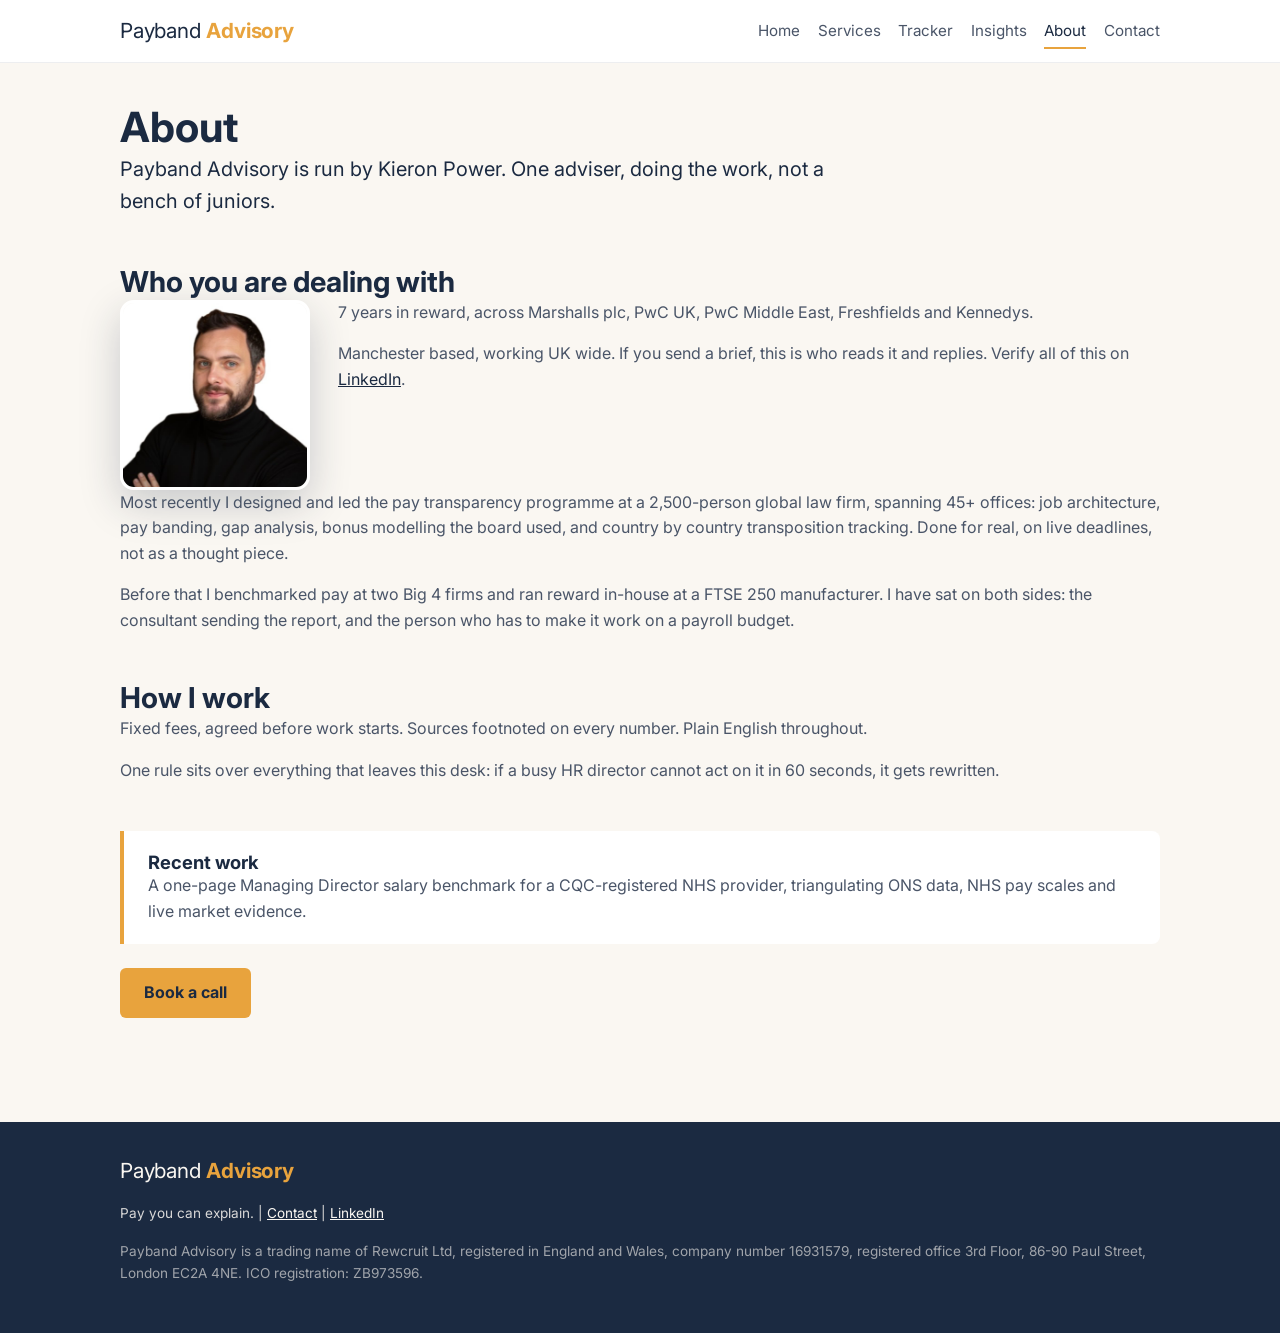
==== about.html @ 31935ba9 "Payband Advisory site: full build with Apps Script forms" ====
<!DOCTYPE html>
<html lang="en-GB">
<head>
  <meta charset="UTF-8">
  <meta name="viewport" content="width=device-width, initial-scale=1.0">
  <title>About | Payband Advisory</title>
  <meta name="description" content="Payband Advisory is run by Kieron Power, a reward professional with seven years across Marshalls plc, PwC UK, PwC Middle East, Freshfields and Kennedys.">
  <link rel="icon" href="../brand/favicon.svg" type="image/svg+xml">
  <meta property="og:type" content="website">
  <meta property="og:title" content="Payband Advisory | Pay you can explain">
  <meta property="og:description" content="Fixed-fee salary benchmarking, pay bands and pay transparency readiness for UK employers. Board-ready benchmarks from £750.">
  <meta property="og:image" content="https://payband.uk/img/og-image.png">
  <meta name="twitter:card" content="summary_large_image">
  <link rel="preconnect" href="https://fonts.googleapis.com">
  <link rel="preconnect" href="https://fonts.gstatic.com" crossorigin>
  <link href="https://fonts.googleapis.com/css2?family=Inter:wght@400;700&display=swap" rel="stylesheet">
  <link rel="stylesheet" href="css/styles.css">
</head>
<body>

<header class="site-header">
  <div class="container">
    <a class="wordmark" href="index.html"><span class="wm-first">Payband</span> <span class="wm-second">Advisory</span></a>
    <nav class="site-nav" aria-label="Main navigation">
      <a href="index.html">Home</a>
      <a href="services.html">Services</a>
      <a href="tracker.html">Tracker</a>
      <a href="insights.html">Insights</a>
      <a href="about.html" aria-current="page">About</a>
      <a href="contact.html">Contact</a>
    </nav>
  </div>
</header>

<main>
  <div class="container">

    <section class="section">
      <h1>About</h1>
      <p class="lede">Payband Advisory is run by Kieron Power. One adviser, doing the work, not a bench of juniors.</p>
    </section>

    <section class="section">
      <h2>Who you are dealing with</h2>
      <div class="about-lead"><img class="portrait" src="img/kieron.jpg" alt="Kieron Power, founder of Payband Advisory"><div><p>7 years in reward, across Marshalls plc, PwC UK, PwC Middle East, Freshfields and Kennedys.</p><p style="margin-top:10px;">Manchester based, working UK wide. If you send a brief, this is who reads it and replies. Verify all of this on <a href="https://www.linkedin.com/in/kpowz">LinkedIn</a>.</p></div></div>
      <p>Most recently I designed and led the pay transparency programme at a 2,500-person global law firm, spanning 45+ offices: job architecture, pay banding, gap analysis, bonus modelling the board used, and country by country transposition tracking. Done for real, on live deadlines, not as a thought piece.</p>
      <p>Before that I benchmarked pay at two Big 4 firms and ran reward in-house at a FTSE 250 manufacturer. I have sat on both sides: the consultant sending the report, and the person who has to make it work on a payroll budget.</p>
    </section>

    <section class="section">
      <h2>How I work</h2>
      <p>Fixed fees, agreed before work starts. Sources footnoted on every number. Plain English throughout.</p>
      <p>One rule sits over everything that leaves this desk: if a busy HR director cannot act on it in 60 seconds, it gets rewritten.</p>
    </section>

    <section class="section">
      <div class="callout">
        <h3>Recent work</h3>
        <p>A one-page Managing Director salary benchmark for a CQC-registered NHS provider, triangulating ONS data, NHS pay scales and live market evidence.</p>
      </div>
      <p><a class="btn" href="contact.html">Book a call</a></p>
    </section>

  </div>
</main>

<footer class="site-footer">
  <div class="container">
    <p><a class="wordmark" href="index.html"><span class="wm-first" style="color:#FAF7F2;">Payband</span> <span class="wm-second">Advisory</span></a></p>
    <p>Pay you can explain. | <a href="contact.html">Contact</a> | <a href="https://www.linkedin.com/in/kpowz">LinkedIn</a></p>
    <p class="legal">Payband Advisory is a trading name of Rewcruit Ltd, registered in England and Wales, company number 16931579, registered office 3rd Floor, 86-90 Paul Street, London EC2A 4NE. ICO registration: ZB973596.</p>
  </div>
</footer>

<script src="js/main.js" defer></script>
</body>
</html>
---- css/styles.css ----
/* Payband Advisory brand stylesheet. Single source of truth for the site. */

:root {
  --navy: #1B2A41;
  --amber: #E8A33D;
  --offwhite: #FAF7F2;
  --grey: #4A5568;
  --white: #FFFFFF;
  --max-width: 1080px;
}

* { box-sizing: border-box; margin: 0; padding: 0; }

html { font-size: 16px; scroll-behavior: smooth; }

body {
  font-family: 'Inter', -apple-system, BlinkMacSystemFont, 'Segoe UI', sans-serif;
  background: var(--offwhite);
  color: var(--grey);
  line-height: 1.6;
}

h1, h2, h3, h4 {
  color: var(--navy);
  line-height: 1.2;
  font-weight: 700;
}

h1 { font-size: 2rem; }
h2 { font-size: 1.5rem; }
h3 { font-size: 1.15rem; }

p { margin-bottom: 1rem; }

a { color: var(--navy); }

img { max-width: 100%; }

.container {
  max-width: var(--max-width);
  margin: 0 auto;
  padding: 0 1.25rem;
}

/* Header and wordmark */

.site-header {
  background: var(--white);
  border-bottom: 1px solid rgba(27, 42, 65, 0.08);
  position: sticky;
  top: 0;
  z-index: 10;
}

.site-header .container {
  display: flex;
  flex-wrap: wrap;
  align-items: center;
  justify-content: space-between;
  padding-top: 0.9rem;
  padding-bottom: 0.9rem;
}

.wordmark {
  text-decoration: none;
  font-size: 1.3rem;
  letter-spacing: -0.01em;
  white-space: nowrap;
}

.wordmark .wm-first { font-weight: 400; color: var(--navy); }
.wordmark .wm-second { font-weight: 700; color: var(--amber); }

.site-nav {
  display: flex;
  flex-wrap: wrap;
  gap: 0.25rem 1.1rem;
  margin-top: 0.4rem;
}

.site-nav a {
  text-decoration: none;
  color: var(--grey);
  font-size: 0.95rem;
  padding: 0.25rem 0;
  position: relative;
  transition: color 0.2s ease;
}

.site-nav a::after {
  content: '';
  position: absolute;
  left: 0;
  right: 0;
  bottom: -2px;
  height: 2px;
  background: var(--amber);
  transform: scaleX(0);
  transform-origin: left;
  transition: transform 0.25s ease;
}

.site-nav a:hover, .site-nav a[aria-current="page"] {
  color: var(--navy);
}

.site-nav a:hover::after, .site-nav a[aria-current="page"]::after {
  transform: scaleX(1);
}

/* Sections */

main { padding: 2.5rem 0 3.5rem; }

.section { margin-bottom: 3rem; }

.lede {
  font-size: 1.25rem;
  color: var(--navy);
  max-width: 44rem;
}

.tagline {
  color: var(--amber);
  font-weight: 700;
  font-size: 1.1rem;
  margin-bottom: 0.75rem;
}

/* Cards */

.card-grid {
  display: grid;
  grid-template-columns: 1fr;
  gap: 1.25rem;
  margin-top: 1.5rem;
}

.card {
  background: var(--white);
  border: 1px solid rgba(27, 42, 65, 0.08);
  border-radius: 8px;
  padding: 1.5rem;
  display: flex;
  flex-direction: column;
  transition: transform 0.25s ease, box-shadow 0.25s ease, border-color 0.25s ease;
}

.card:hover {
  box-shadow: 0 14px 32px rgba(27, 42, 65, 0.12);
  border-color: rgba(232, 163, 61, 0.55);
}

@media (hover: none), (prefers-reduced-motion: reduce) {
  .card:hover { box-shadow: none; border-color: rgba(27, 42, 65, 0.08); }
}

.card .price {
  color: var(--amber);
  font-weight: 700;
  font-size: 1.5rem;
  margin: 0.5rem 0;
}

.card .price small {
  font-size: 0.85rem;
  font-weight: 400;
  color: var(--grey);
}

.card ul { margin: 0 0 1rem 1.1rem; }
.card li { margin-bottom: 0.4rem; }

/* Buttons and CTAs */

.btn {
  display: inline-block;
  background: var(--amber);
  color: var(--navy);
  font-weight: 700;
  text-decoration: none;
  padding: 0.75rem 1.5rem;
  border-radius: 6px;
  border: none;
  font-size: 1rem;
  cursor: pointer;
  margin-top: auto;
}

.btn {
  transition: transform 0.15s ease, box-shadow 0.2s ease, filter 0.2s ease;
}

.btn:hover {
  filter: brightness(1.05);
  transform: translateY(-2px);
  box-shadow: 0 6px 16px rgba(232, 163, 61, 0.35);
}

:focus-visible {
  outline: 3px solid var(--amber);
  outline-offset: 2px;
  border-radius: 2px;
}

.btn-secondary {
  background: transparent;
  border: 2px solid var(--navy);
  color: var(--navy);
}

/* Proof point and callout boxes */

.callout {
  background: var(--white);
  border-left: 4px solid var(--amber);
  border-radius: 0 8px 8px 0;
  padding: 1.25rem 1.5rem;
  margin: 1.5rem 0;
}

.callout p:last-child { margin-bottom: 0; }

.key-number {
  color: var(--amber);
  font-weight: 700;
}

/* Email capture */

.email-capture {
  background: var(--navy);
  border-radius: 8px;
  padding: 2rem 1.5rem;
  color: var(--offwhite);
}

.email-capture h2 { color: var(--white); }

.email-capture form {
  display: flex;
  flex-direction: column;
  gap: 0.75rem;
  margin-top: 1rem;
}

.email-capture input[type="email"] {
  padding: 0.75rem 1rem;
  border-radius: 6px;
  border: none;
  font-family: inherit;
  font-size: 1rem;
}

/* Tables */

table {
  width: 100%;
  border-collapse: collapse;
  background: var(--white);
  margin: 1rem 0;
  font-size: 0.95rem;
}

th, td {
  text-align: left;
  padding: 0.6rem 0.75rem;
  border-bottom: 1px solid rgba(27, 42, 65, 0.1);
}

th { color: var(--navy); background: rgba(27, 42, 65, 0.04); }

/* Article cards */

.article-card h3 a { text-decoration: none; }
.article-card h3 a:hover { color: var(--amber); }
.article-meta { font-size: 0.85rem; color: var(--grey); opacity: 0.8; }

/* Footer */

.site-footer {
  background: var(--navy);
  color: rgba(250, 247, 242, 0.85);
  padding: 2rem 0;
  font-size: 0.85rem;
}

.site-footer a { color: var(--offwhite); }

.site-footer .legal { margin-top: 0.75rem; opacity: 0.7; }

/* Dark hero (home page) */

.header-overlay {
  position: absolute;
  top: 0;
  left: 0;
  right: 0;
  background: transparent;
  border-bottom: none;
}

.header-overlay .wordmark .wm-first { color: var(--offwhite); }
.header-overlay .site-nav a { color: rgba(250, 247, 242, 0.8); }
.header-overlay .site-nav a:hover,
.header-overlay .site-nav a[aria-current="page"] { color: #fff; }

/* Once scrolled past the hero, the overlay header gains a frosted navy backdrop. */
.header-overlay.scrolled {
  position: fixed;
  background: rgba(27, 42, 65, 0.85);
  backdrop-filter: blur(10px);
  -webkit-backdrop-filter: blur(10px);
  box-shadow: 0 1px 0 rgba(250, 247, 242, 0.08);
}

.nav-cta {
  display: none;
  background: var(--amber);
  color: var(--navy);
  font-weight: 700;
  font-size: 0.9rem;
  padding: 0.55rem 1.2rem;
  border-radius: 999px;
  text-decoration: none;
  white-space: nowrap;
}

.nav-cta:hover { filter: brightness(1.05); }

.hero-dark {
  position: relative;
  min-height: 92vh;
  display: flex;
  align-items: center;
  justify-content: center;
  background: var(--navy);
  color: #fff;
  text-align: center;
  overflow: hidden;
  padding: 10rem 1.25rem 5rem;
}

@media (min-width: 900px) {
  .nav-cta { display: inline-block; }
  .hero-dark { padding-top: 8rem; }
}

/* Optional ambient video layer. Add inside .hero-dark:
   <video class="hero-video" autoplay muted loop playsinline src="YOUR-LOOP.mp4"></video>
   <div class="hero-overlay"></div>
   Keep the loop abstract and slow. No third-party streams. */
.hero-video {
  position: absolute;
  inset: 0;
  width: 100%;
  height: 100%;
  object-fit: cover;
  opacity: 0.25;
}

.hero-overlay {
  position: absolute;
  inset: 0;
  background: rgba(27, 42, 65, 0.6);
  backdrop-filter: blur(2px);
}

.hero-glow {
  position: absolute;
  border-radius: 50%;
  pointer-events: none;
}

.hero-glow.glow-amber {
  width: 900px;
  height: 900px;
  top: -30%;
  left: 5%;
  background: radial-gradient(circle, rgba(232, 163, 61, 0.18) 0%, rgba(232, 163, 61, 0) 65%);
}

.hero-glow.glow-steel {
  width: 800px;
  height: 800px;
  bottom: -25%;
  right: 5%;
  background: radial-gradient(circle, rgba(96, 125, 180, 0.22) 0%, rgba(96, 125, 180, 0) 65%);
}

.hero-inner {
  position: relative;
  z-index: 2;
  max-width: 64rem;
  display: flex;
  flex-direction: column;
  align-items: center;
  gap: 2.25rem;
}

.hero-pre {
  font-size: clamp(1.4rem, 3.5vw, 2.5rem);
  font-weight: 400;
  line-height: 1.15;
  color: #fff;
  margin: 0;
  animation: hero-fade-up 0.6s ease both;
}

.hero-headline {
  font-size: clamp(3.2rem, 11vw, 8rem);
  font-weight: 700;
  letter-spacing: -0.03em;
  line-height: 0.95;
  margin: 0;
  background: linear-gradient(180deg, #FFFFFF 0%, #FFFFFF 55%, #F3DCB0 100%);
  -webkit-background-clip: text;
  background-clip: text;
  color: transparent;
  animation: hero-scale-in 0.6s ease 0.2s both;
}

.hero-sub {
  font-size: clamp(1.05rem, 2vw, 1.25rem);
  line-height: 1.65;
  color: rgba(255, 255, 255, 0.7);
  max-width: 36rem;
  margin: 0;
  animation: hero-fade 0.6s ease 0.4s both;
}

.hero-ctas {
  display: flex;
  flex-direction: column;
  align-items: center;
  gap: 1.5rem;
  animation: hero-fade-up 0.5s ease 0.6s both;
}

.btn-hero {
  display: inline-flex;
  align-items: center;
  gap: 0.9rem;
  background: #fff;
  color: var(--navy);
  font-weight: 700;
  font-size: 1.05rem;
  text-decoration: none;
  padding: 0.45rem 0.45rem 0.45rem 1.5rem;
  border-radius: 999px;
  transition: box-shadow 0.2s ease, transform 0.2s ease;
}

.btn-hero .arrow {
  width: 40px;
  height: 40px;
  border-radius: 50%;
  background: var(--amber);
  color: var(--navy);
  display: inline-flex;
  align-items: center;
  justify-content: center;
  flex: none;
  transition: filter 0.2s ease;
}

.btn-hero:hover {
  box-shadow: 0 0 20px rgba(255, 255, 255, 0.3);
  transform: scale(1.05);
}

.btn-hero:hover .arrow { filter: brightness(1.08); }

.btn-hero-ghost {
  display: inline-flex;
  align-items: center;
  gap: 0.5rem;
  color: rgba(255, 255, 255, 0.7);
  text-decoration: none;
  padding: 0.5rem 1rem;
  border-radius: 8px;
  backdrop-filter: blur(4px);
  transition: color 0.2s ease, background 0.2s ease;
}

.btn-hero-ghost .arrow-inline { transition: transform 0.2s ease; }

.btn-hero-ghost:hover {
  color: #fff;
  background: rgba(255, 255, 255, 0.05);
}

.btn-hero-ghost:hover .arrow-inline { transform: translateX(4px); }

/* Scroll reveal states (classes applied by js/main.js) */

.reveal {
  opacity: 0;
  transform: translateY(26px);
  transition: opacity 0.65s ease, transform 0.65s ease;
}

.reveal.revealed {
  opacity: 1;
  transform: none;
}

/* After the entrance, transform belongs to hover/tilt and must move fast. */
.reveal-done {
  transition: transform 0.18s ease, box-shadow 0.25s ease, border-color 0.25s ease, opacity 0.3s ease;
}

.hero-glow { transition: transform 0.3s ease-out; }

@keyframes hero-fade-up {
  from { opacity: 0; transform: translateY(20px); }
  to { opacity: 1; transform: translateY(0); }
}

@keyframes hero-scale-in {
  from { opacity: 0; transform: scale(0.9); }
  to { opacity: 1; transform: scale(1); }
}

@keyframes hero-fade {
  from { opacity: 0; }
  to { opacity: 1; }
}

@media (prefers-reduced-motion: reduce) {
  .hero-pre, .hero-headline, .hero-sub, .hero-ctas { animation: none; }
  .btn-hero, .btn-hero-ghost .arrow-inline { transition: none; }
}

@media (min-width: 640px) {
  .hero-ctas { flex-direction: row; }
}

/* Responsive: tablet and up */

@media (min-width: 640px) {
  h1 { font-size: 2.6rem; }
  h2 { font-size: 1.8rem; }
  .email-capture form { flex-direction: row; }
  .email-capture input[type="email"] { flex: 1; }
}

@media (min-width: 900px) {
  .card-grid { grid-template-columns: repeat(3, 1fr); }
  .card-grid.two-col { grid-template-columns: repeat(2, 1fr); }
  .site-nav { margin-top: 0; }
}


/* ===== Conversion build additions (July 2026) ===== */

.stat-strip {
  display: grid; grid-template-columns: repeat(3, 1fr); gap: 24px;
  margin: 8px 0 8px;
}
.stat {
  background: var(--white); border: 1px solid rgba(27,42,65,0.10);
  border-radius: 12px; padding: 22px 24px;
}
.stat .num { font-size: 2rem; font-weight: 700; color: var(--navy); letter-spacing: -0.02em; }
.stat .num .amber-num { color: var(--amber); }
.stat .lbl { color: var(--grey); font-size: 0.92rem; margin-top: 6px; line-height: 1.45; }
.stat .src { color: var(--grey); font-size: 0.78rem; margin-top: 8px; opacity: 0.75; }

.who-grid { display: grid; grid-template-columns: repeat(3, 1fr); gap: 24px; }
.who { background: var(--white); border: 1px solid rgba(27,42,65,0.10); border-radius: 12px; padding: 24px; }
.who h3 { font-size: 1.05rem; margin-bottom: 8px; color: var(--navy); }
.who p { color: var(--grey); font-size: 0.95rem; line-height: 1.55; }
.who .hook { display: block; margin-top: 12px; font-weight: 700; color: var(--navy); font-size: 0.92rem; }

.preview-wrap { display: grid; grid-template-columns: 1.1fr 1fr; gap: 36px; align-items: center; }
.preview-img { border: 1px solid rgba(27,42,65,0.14); border-radius: 10px; box-shadow: 0 18px 50px rgba(27,42,65,0.18); width: 100%; display:block; }
.preview-copy h2 { margin-bottom: 12px; }
.preview-copy ul { margin: 14px 0 20px 18px; color: var(--grey); line-height: 1.7; }

.faq { border-top: 1px solid rgba(27,42,65,0.10); }
.faq details { border-bottom: 1px solid rgba(27,42,65,0.10); padding: 16px 4px; }
.faq summary { font-weight: 700; color: var(--navy); cursor: pointer; font-size: 1.02rem; }
.faq details p { color: var(--grey); margin-top: 10px; line-height: 1.6; max-width: 62ch; }

.exp-strip { text-align: center; color: var(--grey); font-size: 0.9rem; letter-spacing: 0.08em; text-transform: uppercase; }
.exp-strip strong { color: var(--navy); font-weight: 700; }

.compare table { width: 100%; border-collapse: collapse; font-size: 0.95rem; }
.compare th, .compare td { padding: 12px 14px; border-bottom: 1px solid rgba(27,42,65,0.10); text-align: left; vertical-align: top; }
.compare th { color: var(--navy); }
.compare td:first-child { color: var(--navy); font-weight: 600; }
.compare .tick { color: var(--amber); font-weight: 700; }

.article-body { max-width: 68ch; }
.article-body h2 { margin-top: 36px; margin-bottom: 12px; }
.article-body p, .article-body li { color: var(--grey); line-height: 1.7; }
.article-body ol, .article-body ul { margin: 12px 0 12px 20px; }
.article-body .note { background: var(--white); border-left: 3px solid var(--amber); padding: 14px 18px; margin: 20px 0; border-radius: 0 8px 8px 0; }
.portrait { width: 190px; height: 190px; object-fit: cover; border-radius: 14px; border: 3px solid var(--white); box-shadow: 0 14px 40px rgba(27,42,65,0.22); }
.about-lead { display: flex; gap: 28px; align-items: flex-start; }

@media (max-width: 760px) {
  .stat-strip, .who-grid { grid-template-columns: 1fr; }
  .preview-wrap { grid-template-columns: 1fr; }
  .about-lead { flex-direction: column; }
}


/* ===== Hero band signature ===== */
.hero-band { position: relative; width: min(640px, 82vw); margin: 54px auto 0; }
.hero-band .rail { height: 12px; background: rgba(250,247,242,0.14); border-radius: 6px; overflow: hidden; }
.hero-band .fill {
  height: 100%; width: 0; border-radius: 6px;
  background: linear-gradient(90deg, #4A5568, var(--amber));
  animation: bandfill 1.6s cubic-bezier(0.22, 1, 0.36, 1) 0.5s forwards;
}
.hero-band .tick { position: absolute; top: -5px; width: 2px; height: 22px; background: rgba(250,247,242,0.22); }
.hero-band .you {
  position: absolute; top: -44px; left: 62%; transform: translateX(-50%);
  font-size: 0.72rem; font-weight: 700; letter-spacing: 0.14em; color: var(--amber);
  opacity: 0; animation: youdrop 0.5s ease-out 1.9s forwards;
}
.hero-band .you:after {
  content: ''; position: absolute; left: 50%; transform: translateX(-50%); top: 17px;
  border-left: 5px solid transparent; border-right: 5px solid transparent; border-top: 7px solid var(--amber);
}
.hero-band .ends {
  display: flex; justify-content: space-between; margin-top: 10px;
  font-size: 0.72rem; letter-spacing: 0.12em; color: rgba(250,247,242,0.45); text-transform: uppercase;
}
@keyframes bandfill { to { width: 62%; } }
@keyframes youdrop { from { opacity: 0; transform: translateX(-50%) translateY(-10px); } to { opacity: 1; transform: translateX(-50%) translateY(0); } }
@media (prefers-reduced-motion: reduce) {
  .hero-band .fill { animation: none; width: 62%; }
  .hero-band .you { animation: none; opacity: 1; }
}


/* ===== Persona review fixes (July 2026) ===== */
@media (max-width: 520px) {
  .site-header { position: static; }   /* two-row nav ate 16% of mobile viewport when sticky */
}
.compare { overflow-x: auto; }
.compare table { min-width: 560px; }

.founder-strip {
  display: flex; gap: 24px; align-items: center;
  background: var(--white); border: 1px solid rgba(27,42,65,0.10);
  border-radius: 14px; padding: 26px 30px;
}
.founder-strip img { width: 108px; height: 108px; border-radius: 50%; object-fit: cover; border: 3px solid var(--amber); flex-shrink: 0; }
.founder-strip h3 { color: var(--navy); font-size: 1.15rem; margin-bottom: 6px; }
.founder-strip p { color: var(--grey); font-size: 0.97rem; line-height: 1.55; margin: 0; }
.founder-strip a { color: var(--navy); font-weight: 700; }
@media (max-width: 600px) { .founder-strip { flex-direction: column; text-align: center; } }

.closing-cta { text-align: center; padding: 8px 0 4px; }
.closing-cta h2 { margin-bottom: 10px; }
.closing-cta p { color: var(--grey); max-width: 54ch; margin: 0 auto 20px; }
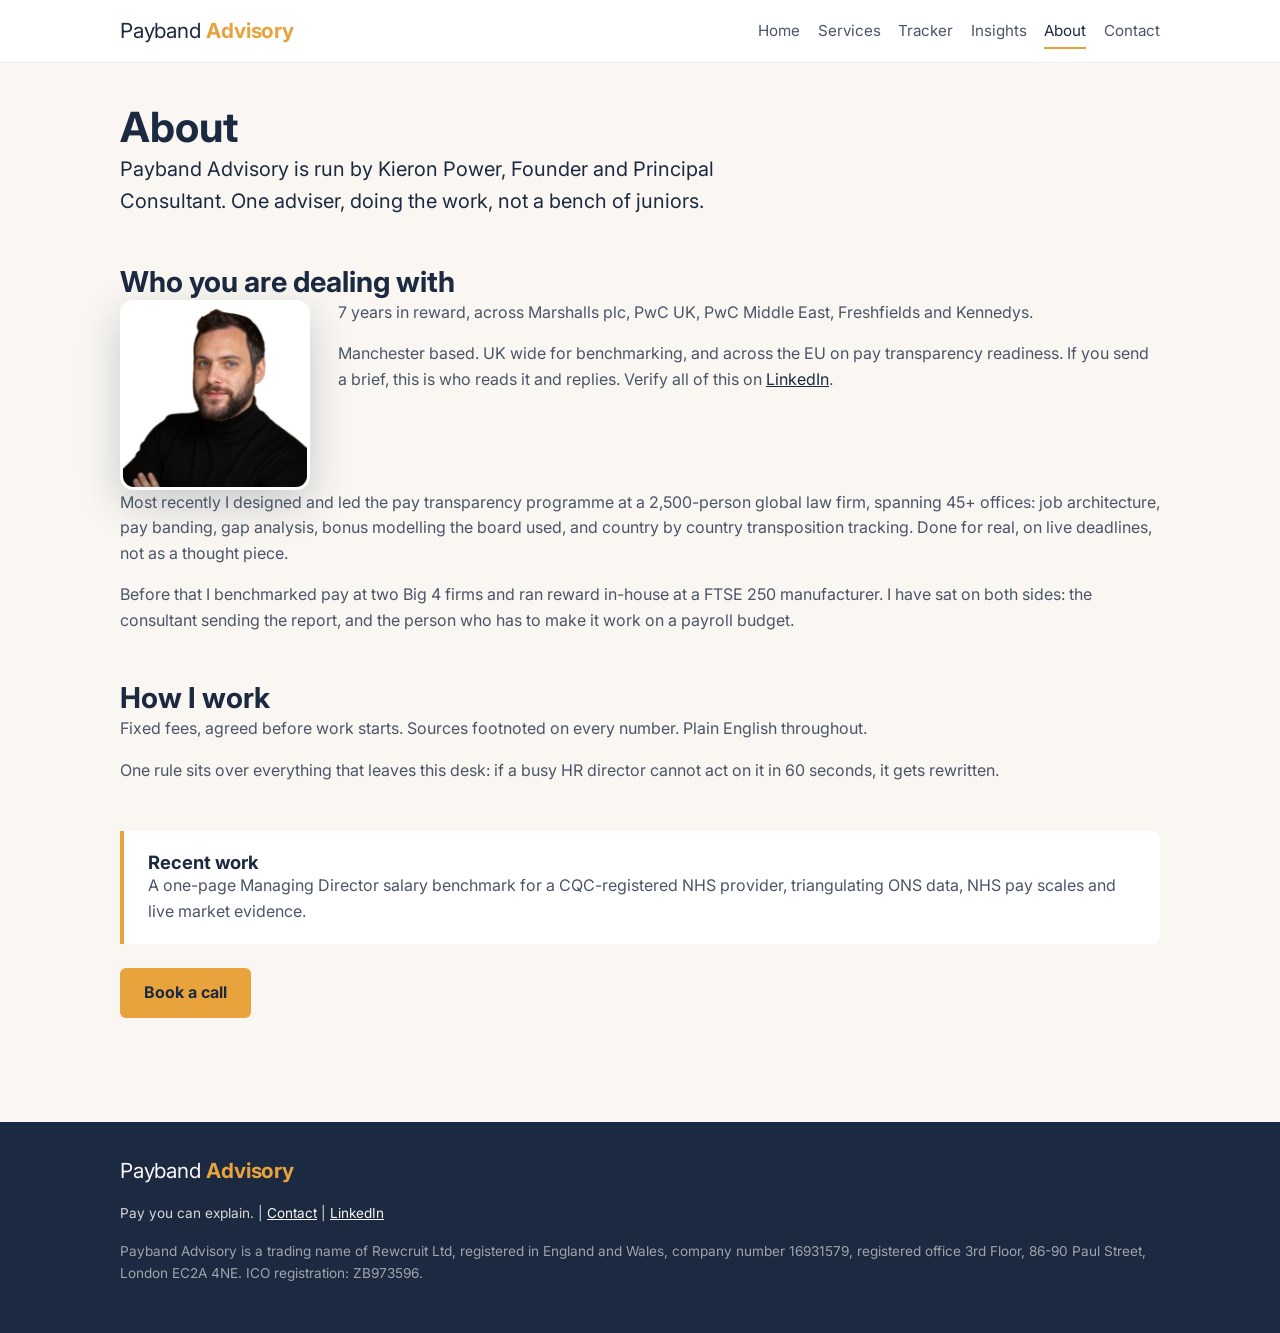
==== commit cd100001: "Title: Founder and Principal Consultant. About page reflects UK and EU reach" ====
--- a/about.html
+++ b/about.html
@@ -5,16 +5,21 @@
   <meta name="viewport" content="width=device-width, initial-scale=1.0">
   <title>About | Payband Advisory</title>
   <meta name="description" content="Payband Advisory is run by Kieron Power, a reward professional with seven years across Marshalls plc, PwC UK, PwC Middle East, Freshfields and Kennedys.">
-  <link rel="icon" href="../brand/favicon.svg" type="image/svg+xml">
+  <link rel="icon" href="favicon.svg" type="image/svg+xml">
   <meta property="og:type" content="website">
   <meta property="og:title" content="Payband Advisory | Pay you can explain">
-  <meta property="og:description" content="Fixed-fee salary benchmarking, pay bands and pay transparency readiness for UK employers. Board-ready benchmarks from £750.">
+  <meta property="og:description" content="Fixed-fee salary benchmarking for UK employers and pay transparency readiness across the UK and EU. Board-ready benchmarks from £750.">
   <meta property="og:image" content="https://payband.uk/img/og-image.png">
   <meta name="twitter:card" content="summary_large_image">
   <link rel="preconnect" href="https://fonts.googleapis.com">
   <link rel="preconnect" href="https://fonts.gstatic.com" crossorigin>
   <link href="https://fonts.googleapis.com/css2?family=Inter:wght@400;700&display=swap" rel="stylesheet">
   <link rel="stylesheet" href="css/styles.css">
+  <link rel="canonical" href="https://payband.uk/about.html">
+  <meta property="og:url" content="https://payband.uk/about.html">
+  <meta property="og:site_name" content="Payband Advisory">
+  <meta property="og:locale" content="en_GB">
+  <meta name="robots" content="index, follow, max-snippet:-1, max-image-preview:large">
 </head>
 <body>
 
@@ -37,12 +42,12 @@
 
     <section class="section">
       <h1>About</h1>
-      <p class="lede">Payband Advisory is run by Kieron Power. One adviser, doing the work, not a bench of juniors.</p>
+      <p class="lede">Payband Advisory is run by Kieron Power, Founder and Principal Consultant. One adviser, doing the work, not a bench of juniors.</p>
     </section>
 
     <section class="section">
       <h2>Who you are dealing with</h2>
-      <div class="about-lead"><img class="portrait" src="img/kieron.jpg" alt="Kieron Power, founder of Payband Advisory"><div><p>7 years in reward, across Marshalls plc, PwC UK, PwC Middle East, Freshfields and Kennedys.</p><p style="margin-top:10px;">Manchester based, working UK wide. If you send a brief, this is who reads it and replies. Verify all of this on <a href="https://www.linkedin.com/in/kpowz">LinkedIn</a>.</p></div></div>
+      <div class="about-lead"><img class="portrait" src="img/kieron.jpg" alt="Kieron Power, Founder and Principal Consultant of Payband Advisory"><div><p>7 years in reward, across Marshalls plc, PwC UK, PwC Middle East, Freshfields and Kennedys.</p><p style="margin-top:10px;">Manchester based. UK wide for benchmarking, and across the EU on pay transparency readiness. If you send a brief, this is who reads it and replies. Verify all of this on <a href="https://www.linkedin.com/in/kpowz">LinkedIn</a>.</p></div></div>
       <p>Most recently I designed and led the pay transparency programme at a 2,500-person global law firm, spanning 45+ offices: job architecture, pay banding, gap analysis, bonus modelling the board used, and country by country transposition tracking. Done for real, on live deadlines, not as a thought piece.</p>
       <p>Before that I benchmarked pay at two Big 4 firms and ran reward in-house at a FTSE 250 manufacturer. I have sat on both sides: the consultant sending the report, and the person who has to make it work on a payroll budget.</p>
     </section>
--- a/css/styles.css
+++ b/css/styles.css
@@ -640,6 +640,10 @@
 /* ===== Persona review fixes (July 2026) ===== */
 @media (max-width: 520px) {
   .site-header { position: static; }   /* two-row nav ate 16% of mobile viewport when sticky */
+  /* The overlay header stops overlaying the hero at this width, so it needs its own navy
+     background. Without it the near-white wordmark sat on the light page and vanished. */
+  .header-overlay { background: var(--navy); border-bottom: none; }
+  .header-overlay.scrolled { position: static; }
 }
 .compare { overflow-x: auto; }
 .compare table { min-width: 560px; }
@@ -658,3 +662,82 @@
 .closing-cta { text-align: center; padding: 8px 0 4px; }
 .closing-cta h2 { margin-bottom: 10px; }
 .closing-cta p { color: var(--grey); max-width: 54ch; margin: 0 auto 20px; }
+
+/* ===== Short viewport hero fit (July 2026) =====
+   On laptop-height screens the hero was taller than the viewport, so the
+   animated band sat below the fold. Scale the hero down to fit. */
+@media (min-height: 0px) and (max-height: 940px) {
+  .hero-dark {
+    min-height: 100svh;
+    padding-top: 6.5rem;
+    padding-bottom: 2.5rem;
+  }
+  .hero-inner { gap: 1.35rem; }
+  .hero-pre { font-size: clamp(1.05rem, 2.1vw, 1.5rem); }
+  .hero-headline { font-size: clamp(2.6rem, 7vw, 5rem); }
+  .hero-sub { font-size: clamp(0.98rem, 1.5vw, 1.08rem); line-height: 1.55; }
+  .hero-ctas { gap: 1rem; }
+  .hero-band { margin-top: 26px; }
+  .hero-band .you { top: -38px; }
+}
+
+@media (max-height: 720px) {
+  .hero-dark { padding-top: 5.5rem; padding-bottom: 2rem; }
+  .hero-inner { gap: 1rem; }
+  .hero-headline { font-size: clamp(2.3rem, 6vw, 4rem); }
+  .hero-band { margin-top: 20px; }
+}
+
+/* ===== EU transposition tracker ===== */
+.tk-summary { display: flex; flex-wrap: wrap; gap: 10px; margin: 26px 0 22px; }
+.tk-stat {
+  flex: 1 1 100px; background: var(--white); border: 1px solid rgba(27,42,65,0.10);
+  border-radius: 12px; padding: 14px 16px; text-align: center;
+}
+.tk-num { display: block; font-size: 1.7rem; font-weight: 700; color: var(--navy); line-height: 1.1; }
+.tk-lab { display: block; font-size: 0.72rem; letter-spacing: 0.08em; text-transform: uppercase; color: var(--grey); margin-top: 4px; }
+
+.tk-filters { display: flex; flex-wrap: wrap; gap: 8px; margin-bottom: 18px; }
+.tk-btn {
+  font: inherit; font-size: 0.85rem; cursor: pointer;
+  background: var(--white); color: var(--navy);
+  border: 1px solid rgba(27,42,65,0.18); border-radius: 999px; padding: 7px 15px;
+  transition: background 0.15s ease, color 0.15s ease, border-color 0.15s ease;
+}
+.tk-btn:hover { border-color: var(--amber); }
+.tk-btn.is-on { background: var(--navy); color: var(--offwhite); border-color: var(--navy); }
+
+.tk-wrap { overflow-x: auto; -webkit-overflow-scrolling: touch; }
+.tk-table { width: 100%; min-width: 720px; border-collapse: collapse; font-size: 0.93rem; }
+.tk-table th {
+  text-align: left; font-size: 0.72rem; letter-spacing: 0.08em; text-transform: uppercase;
+  color: var(--grey); font-weight: 700; padding: 10px 12px; border-bottom: 2px solid rgba(27,42,65,0.12);
+}
+.tk-table td { padding: 13px 12px; border-bottom: 1px solid rgba(27,42,65,0.08); vertical-align: top; }
+.tk-table tbody tr:hover { background: rgba(232,163,61,0.05); }
+.tk-table .c-name { font-weight: 700; color: var(--navy); white-space: nowrap; }
+.tk-table .c-date { white-space: nowrap; color: var(--grey); }
+.tk-table .c-note { color: var(--grey); line-height: 1.5; }
+.flag {
+  display: inline-block; font-size: 0.66rem; letter-spacing: 0.06em; font-weight: 700;
+  background: var(--navy); color: var(--offwhite); border-radius: 4px;
+  padding: 2px 5px; margin-right: 8px; vertical-align: 1px;
+}
+.src { color: var(--navy); font-weight: 700; font-size: 0.8rem; white-space: nowrap; }
+.muted { color: var(--grey); opacity: 0.75; }
+.tk-foot { font-size: 0.82rem; line-height: 1.6; margin-top: 16px; }
+
+.pill {
+  display: inline-block; white-space: nowrap;
+  font-size: 0.74rem; font-weight: 700; letter-spacing: 0.03em;
+  border-radius: 999px; padding: 4px 11px;
+}
+.pill-transposed  { background: #1E6F50; color: #fff; }
+.pill-partial     { background: var(--amber); color: var(--navy); }
+.pill-draft       { background: rgba(27,42,65,0.10); color: var(--navy); }
+.pill-consultation{ background: rgba(27,42,65,0.05); color: var(--grey); border: 1px solid rgba(27,42,65,0.15); }
+.pill-none        { background: #F4E3E3; color: #8A3232; }
+
+@media (max-width: 520px) {
+  .tk-stat { flex: 1 1 40%; }
+}
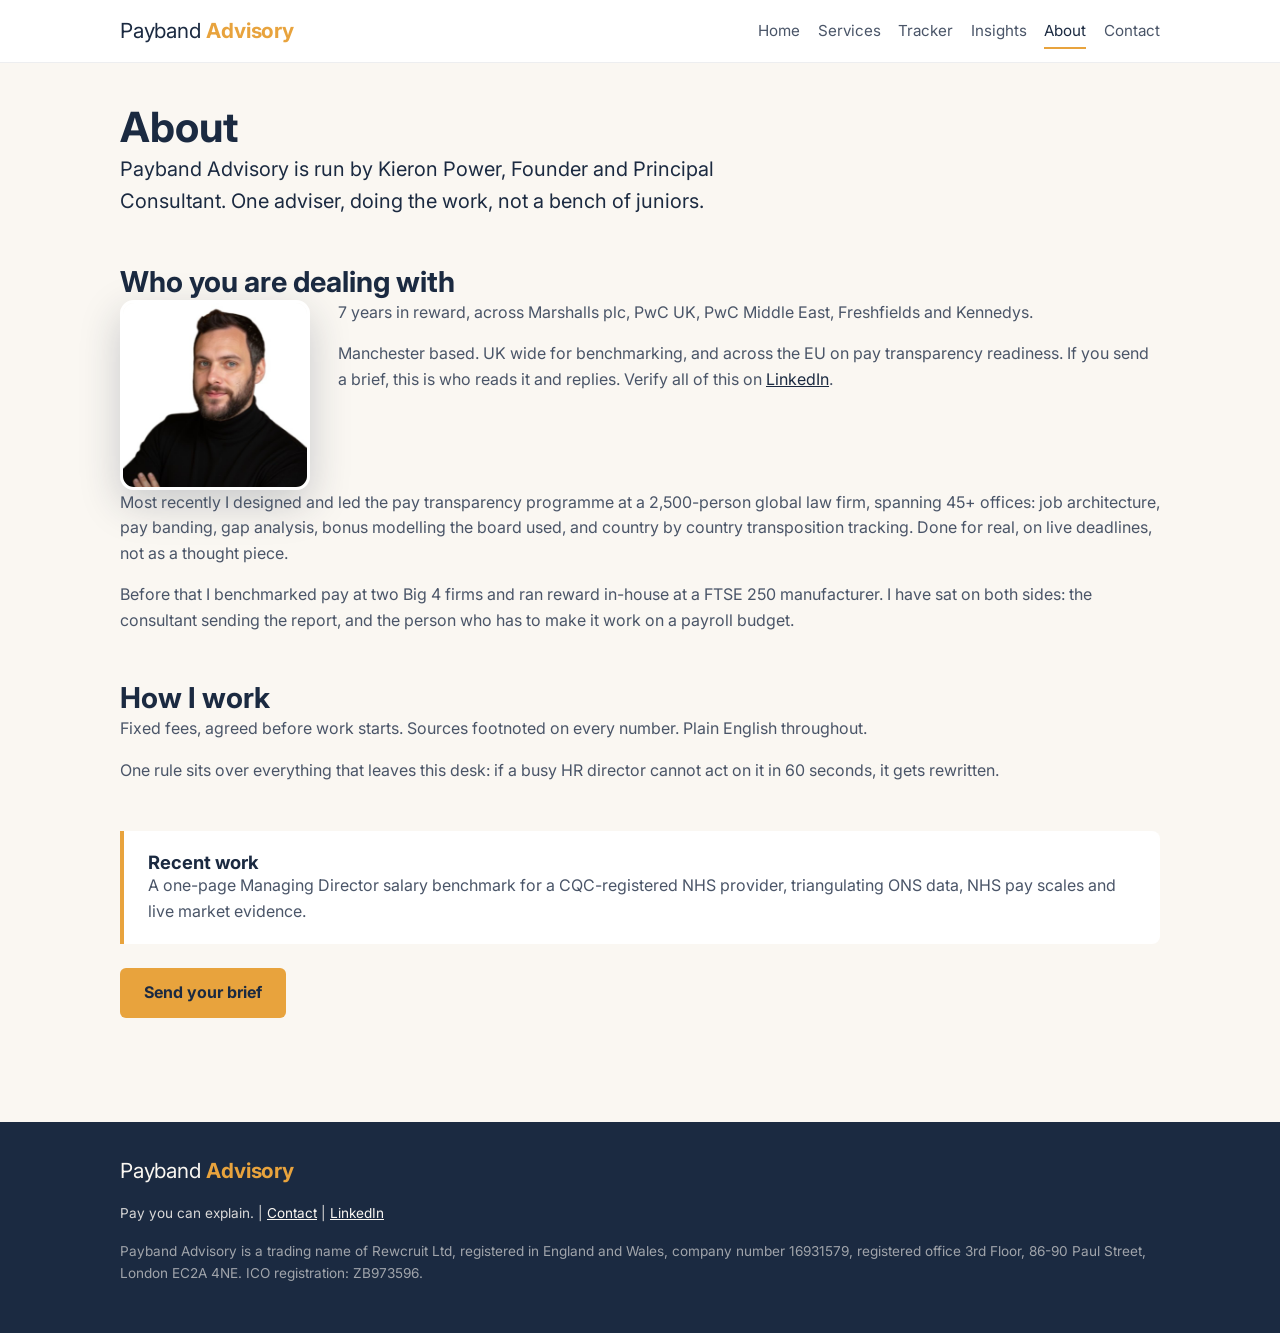
==== commit 5f008ed8: "Fix tracker signup form 405, correct SOC 1171 sample figures, align thresholds, email and CTA consis" ====
--- a/about.html
+++ b/about.html
@@ -63,7 +63,7 @@
         <h3>Recent work</h3>
         <p>A one-page Managing Director salary benchmark for a CQC-registered NHS provider, triangulating ONS data, NHS pay scales and live market evidence.</p>
       </div>
-      <p><a class="btn" href="contact.html">Book a call</a></p>
+      <p><a class="btn" href="contact.html">Send your brief</a></p>
     </section>
 
   </div>
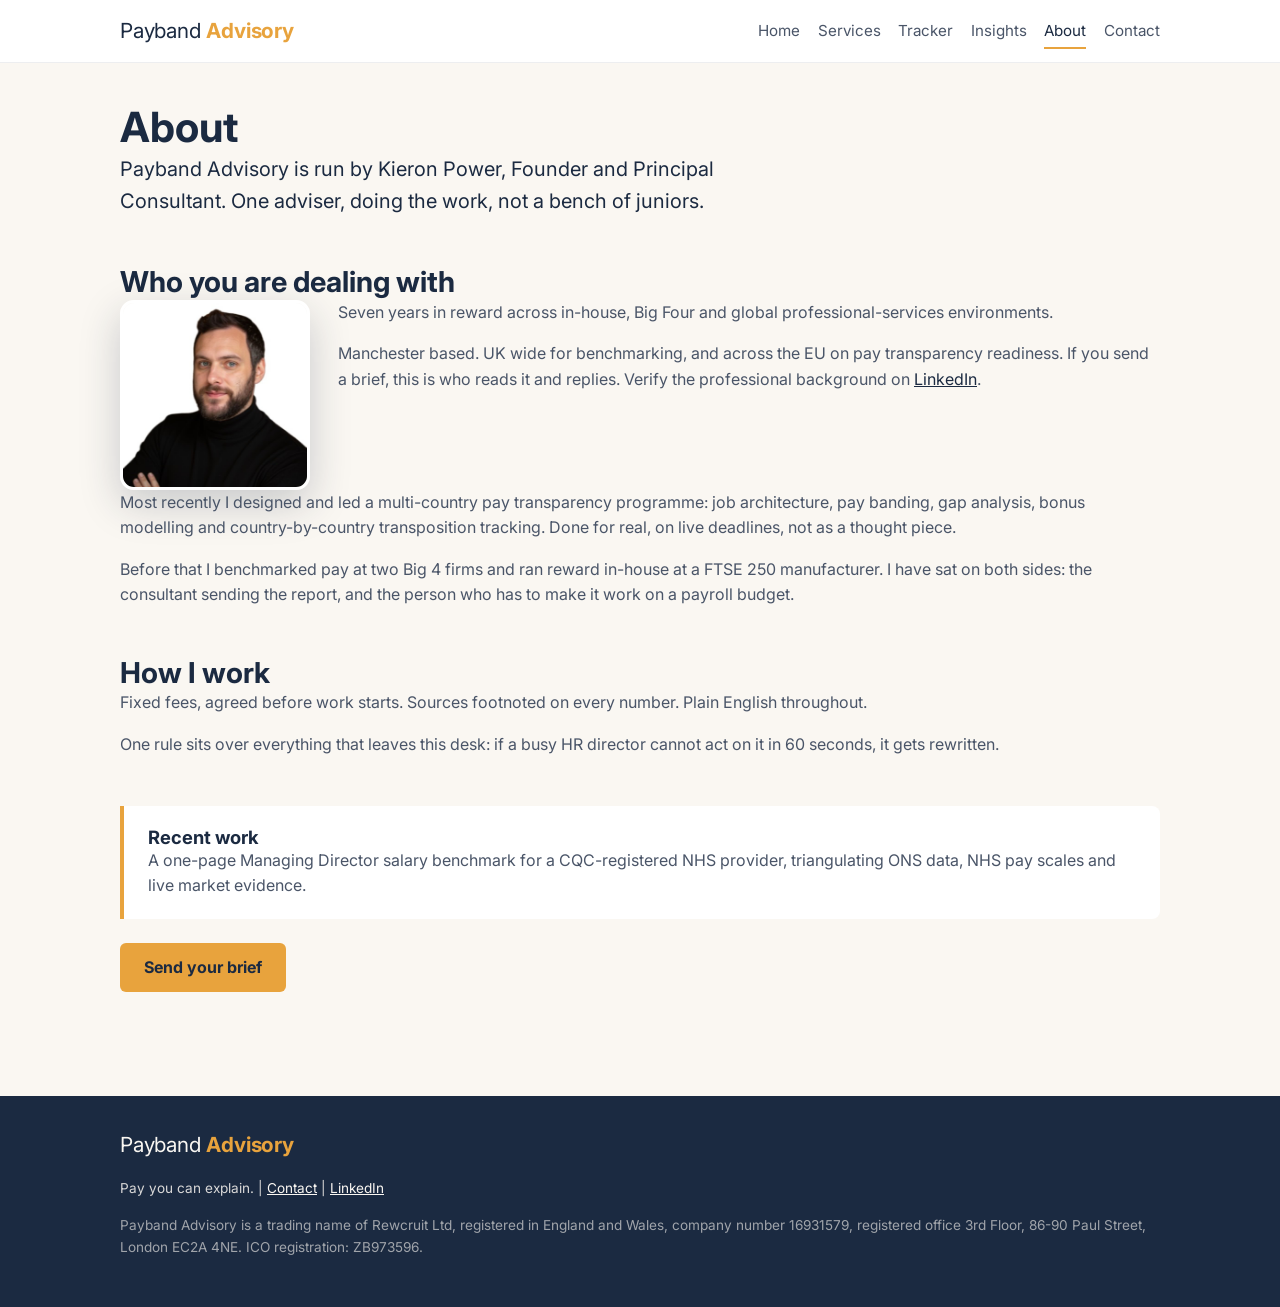
==== commit cd668d3d: "fix: keep Payband conversion live during email hold" ====
--- a/about.html
+++ b/about.html
@@ -4,7 +4,7 @@
   <meta charset="UTF-8">
   <meta name="viewport" content="width=device-width, initial-scale=1.0">
   <title>About | Payband Advisory</title>
-  <meta name="description" content="Payband Advisory is run by Kieron Power, a reward professional with seven years across Marshalls plc, PwC UK, PwC Middle East, Freshfields and Kennedys.">
+  <meta name="description" content="Payband Advisory is run by Kieron Power, a reward professional with seven years across in-house, Big Four and global professional-services environments.">
   <link rel="icon" href="favicon.svg" type="image/svg+xml">
   <meta property="og:type" content="website">
   <meta property="og:title" content="Payband Advisory | Pay you can explain">
@@ -47,8 +47,8 @@
 
     <section class="section">
       <h2>Who you are dealing with</h2>
-      <div class="about-lead"><img class="portrait" src="img/kieron.jpg" alt="Kieron Power, Founder and Principal Consultant of Payband Advisory"><div><p>7 years in reward, across Marshalls plc, PwC UK, PwC Middle East, Freshfields and Kennedys.</p><p style="margin-top:10px;">Manchester based. UK wide for benchmarking, and across the EU on pay transparency readiness. If you send a brief, this is who reads it and replies. Verify all of this on <a href="https://www.linkedin.com/in/kpowz">LinkedIn</a>.</p></div></div>
-      <p>Most recently I designed and led the pay transparency programme at a 2,500-person global law firm, spanning 45+ offices: job architecture, pay banding, gap analysis, bonus modelling the board used, and country by country transposition tracking. Done for real, on live deadlines, not as a thought piece.</p>
+      <div class="about-lead"><img class="portrait" src="img/kieron.jpg" alt="Kieron Power, Founder and Principal Consultant of Payband Advisory"><div><p>Seven years in reward across in-house, Big Four and global professional-services environments.</p><p style="margin-top:10px;">Manchester based. UK wide for benchmarking, and across the EU on pay transparency readiness. If you send a brief, this is who reads it and replies. Verify the professional background on <a href="https://www.linkedin.com/in/kpowz">LinkedIn</a>.</p></div></div>
+      <p>Most recently I designed and led a multi-country pay transparency programme: job architecture, pay banding, gap analysis, bonus modelling and country-by-country transposition tracking. Done for real, on live deadlines, not as a thought piece.</p>
       <p>Before that I benchmarked pay at two Big 4 firms and ran reward in-house at a FTSE 250 manufacturer. I have sat on both sides: the consultant sending the report, and the person who has to make it work on a payroll budget.</p>
     </section>
 
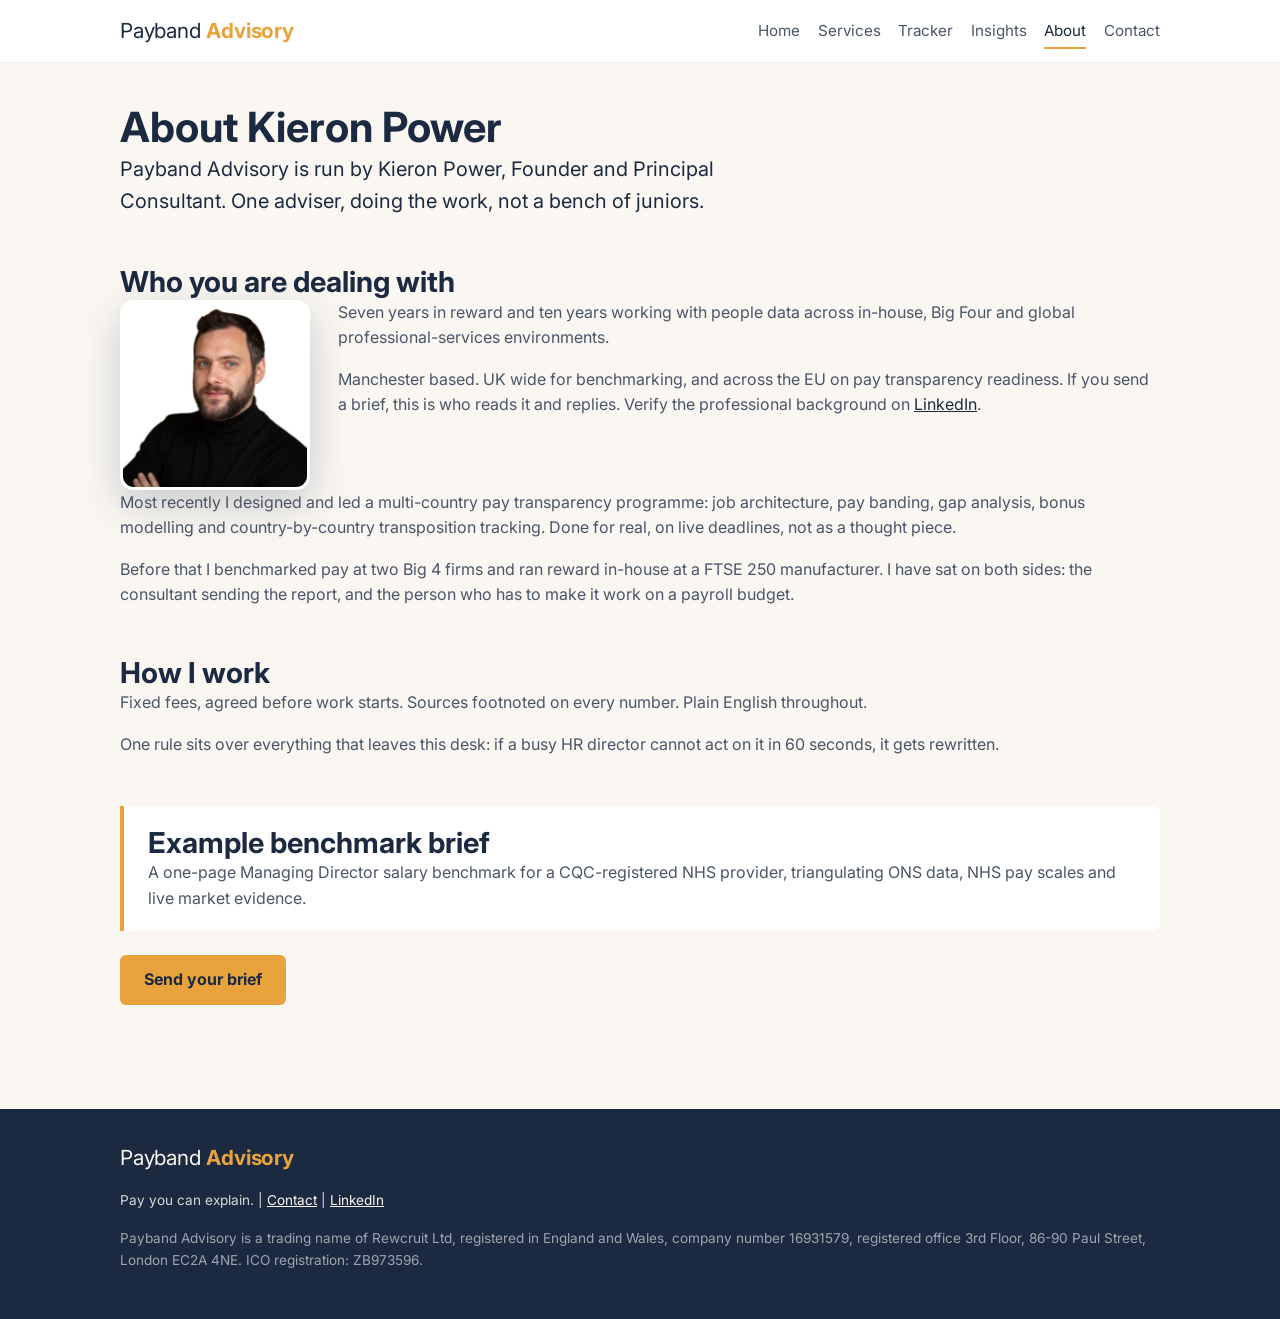
==== commit 68b13783: "feat: strengthen SEO and answer-led buyer journeys" ====
--- a/about.html
+++ b/about.html
@@ -3,12 +3,12 @@
 <head>
   <meta charset="UTF-8">
   <meta name="viewport" content="width=device-width, initial-scale=1.0">
-  <title>About | Payband Advisory</title>
-  <meta name="description" content="Payband Advisory is run by Kieron Power, a reward professional with seven years across in-house, Big Four and global professional-services environments.">
+  <title>Kieron Power, Reward Consultant | Payband Advisory</title>
+  <meta name="description" content="Meet Kieron Power, Manchester-based founder of Payband Advisory, with seven years in reward and ten years working with people data.">
   <link rel="icon" href="favicon.svg" type="image/svg+xml">
   <meta property="og:type" content="website">
-  <meta property="og:title" content="Payband Advisory | Pay you can explain">
-  <meta property="og:description" content="Fixed-fee salary benchmarking for UK employers and pay transparency readiness across the UK and EU. Board-ready benchmarks from £750.">
+  <meta property="og:title" content="Kieron Power, Reward Consultant | Payband Advisory">
+  <meta property="og:description" content="Manchester-based reward consultant with seven years in reward and ten years working with people data.">
   <meta property="og:image" content="https://payband.uk/img/og-image.png">
   <meta name="twitter:card" content="summary_large_image">
   <link rel="preconnect" href="https://fonts.googleapis.com">
@@ -19,7 +19,35 @@
   <meta property="og:url" content="https://payband.uk/about.html">
   <meta property="og:site_name" content="Payband Advisory">
   <meta property="og:locale" content="en_GB">
+  <meta property="og:image:alt" content="Payband Advisory. Pay you can explain.">
   <meta name="robots" content="index, follow, max-snippet:-1, max-image-preview:large">
+  <script type="application/ld+json">
+  {
+    "@context": "https://schema.org",
+    "@graph": [
+      {
+        "@type": "Person",
+        "@id": "https://payband.uk/#kieron",
+        "name": "Kieron Power",
+        "jobTitle": "Founder and Principal Consultant",
+        "url": "https://payband.uk/about.html",
+        "email": "kieron@payband.uk",
+        "description": "Manchester-based reward professional with seven years in reward and ten years working with people data.",
+        "worksFor": {"@id": "https://payband.uk/#organization"},
+        "address": {"@type": "PostalAddress", "addressLocality": "Manchester", "addressCountry": "GB"},
+        "sameAs": ["https://www.linkedin.com/in/kpowz", "https://www.youtube.com/@paybandpay"]
+      },
+      {
+        "@type": "BreadcrumbList",
+        "@id": "https://payband.uk/about.html#breadcrumb",
+        "itemListElement": [
+          {"@type": "ListItem", "position": 1, "name": "Home", "item": "https://payband.uk/"},
+          {"@type": "ListItem", "position": 2, "name": "About Kieron Power", "item": "https://payband.uk/about.html"}
+        ]
+      }
+    ]
+  }
+  </script>
 </head>
 <body>
 
@@ -41,13 +69,13 @@
   <div class="container">
 
     <section class="section">
-      <h1>About</h1>
+      <h1>About Kieron Power</h1>
       <p class="lede">Payband Advisory is run by Kieron Power, Founder and Principal Consultant. One adviser, doing the work, not a bench of juniors.</p>
     </section>
 
     <section class="section">
       <h2>Who you are dealing with</h2>
-      <div class="about-lead"><img class="portrait" src="img/kieron.jpg" alt="Kieron Power, Founder and Principal Consultant of Payband Advisory"><div><p>Seven years in reward across in-house, Big Four and global professional-services environments.</p><p style="margin-top:10px;">Manchester based. UK wide for benchmarking, and across the EU on pay transparency readiness. If you send a brief, this is who reads it and replies. Verify the professional background on <a href="https://www.linkedin.com/in/kpowz">LinkedIn</a>.</p></div></div>
+      <div class="about-lead"><img class="portrait" src="img/kieron.jpg" alt="Kieron Power, Founder and Principal Consultant of Payband Advisory"><div><p>Seven years in reward and ten years working with people data across in-house, Big Four and global professional-services environments.</p><p style="margin-top:10px;">Manchester based. UK wide for benchmarking, and across the EU on pay transparency readiness. If you send a brief, this is who reads it and replies. Verify the professional background on <a href="https://www.linkedin.com/in/kpowz">LinkedIn</a>.</p></div></div>
       <p>Most recently I designed and led a multi-country pay transparency programme: job architecture, pay banding, gap analysis, bonus modelling and country-by-country transposition tracking. Done for real, on live deadlines, not as a thought piece.</p>
       <p>Before that I benchmarked pay at two Big 4 firms and ran reward in-house at a FTSE 250 manufacturer. I have sat on both sides: the consultant sending the report, and the person who has to make it work on a payroll budget.</p>
     </section>
@@ -60,7 +88,7 @@
 
     <section class="section">
       <div class="callout">
-        <h3>Recent work</h3>
+        <h2>Example benchmark brief</h2>
         <p>A one-page Managing Director salary benchmark for a CQC-registered NHS provider, triangulating ONS data, NHS pay scales and live market evidence.</p>
       </div>
       <p><a class="btn" href="contact.html">Send your brief</a></p>
--- a/css/styles.css
+++ b/css/styles.css
@@ -577,6 +577,7 @@
 .preview-img { border: 1px solid rgba(27,42,65,0.14); border-radius: 10px; box-shadow: 0 18px 50px rgba(27,42,65,0.18); width: 100%; display:block; }
 .preview-copy h2 { margin-bottom: 12px; }
 .preview-copy ul { margin: 14px 0 20px 18px; color: var(--grey); line-height: 1.7; }
+.sample-link { margin-top: 12px; }
 
 .faq { border-top: 1px solid rgba(27,42,65,0.10); }
 .faq details { border-bottom: 1px solid rgba(27,42,65,0.10); padding: 16px 4px; }
@@ -654,7 +655,7 @@
   border-radius: 14px; padding: 26px 30px;
 }
 .founder-strip img { width: 108px; height: 108px; border-radius: 50%; object-fit: cover; border: 3px solid var(--amber); flex-shrink: 0; }
-.founder-strip h3 { color: var(--navy); font-size: 1.15rem; margin-bottom: 6px; }
+.founder-strip h2 { color: var(--navy); font-size: 1.15rem; margin-bottom: 6px; }
 .founder-strip p { color: var(--grey); font-size: 0.97rem; line-height: 1.55; margin: 0; }
 .founder-strip a { color: var(--navy); font-weight: 700; }
 @media (max-width: 600px) { .founder-strip { flex-direction: column; text-align: center; } }
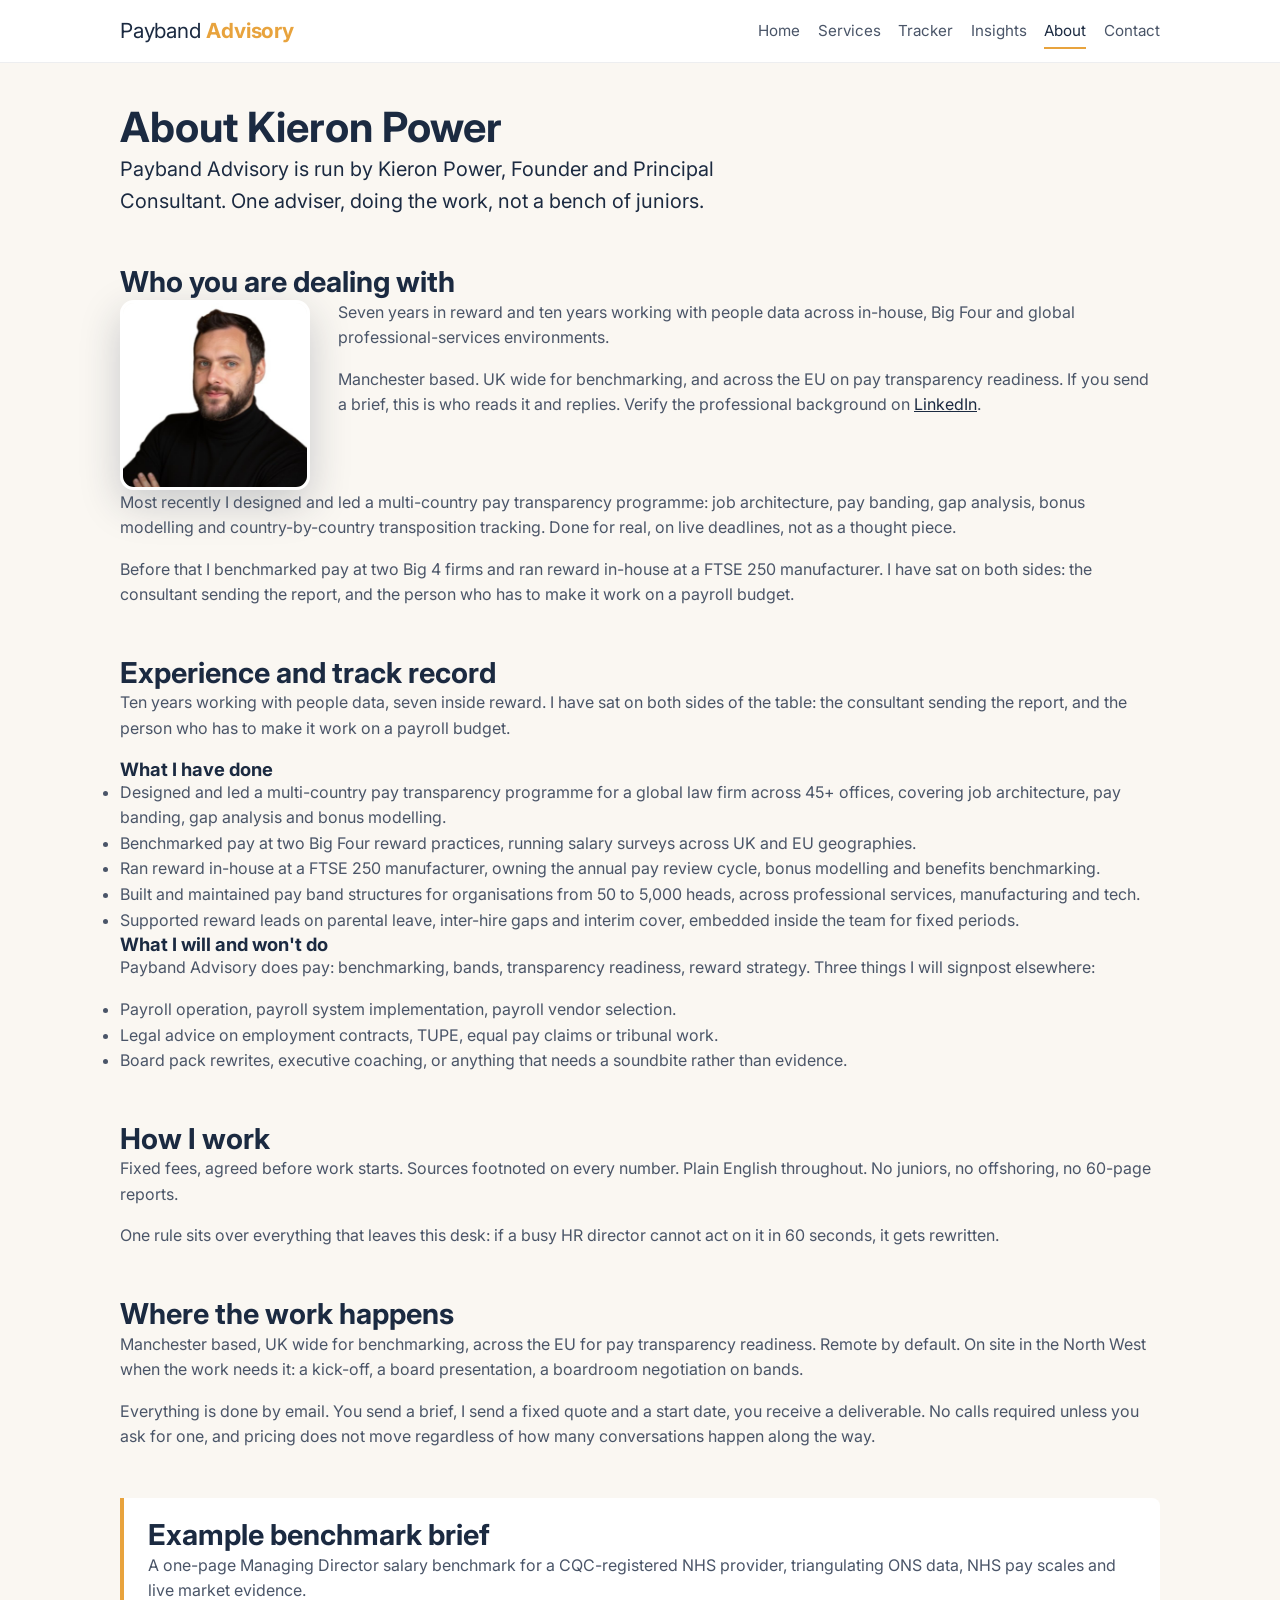
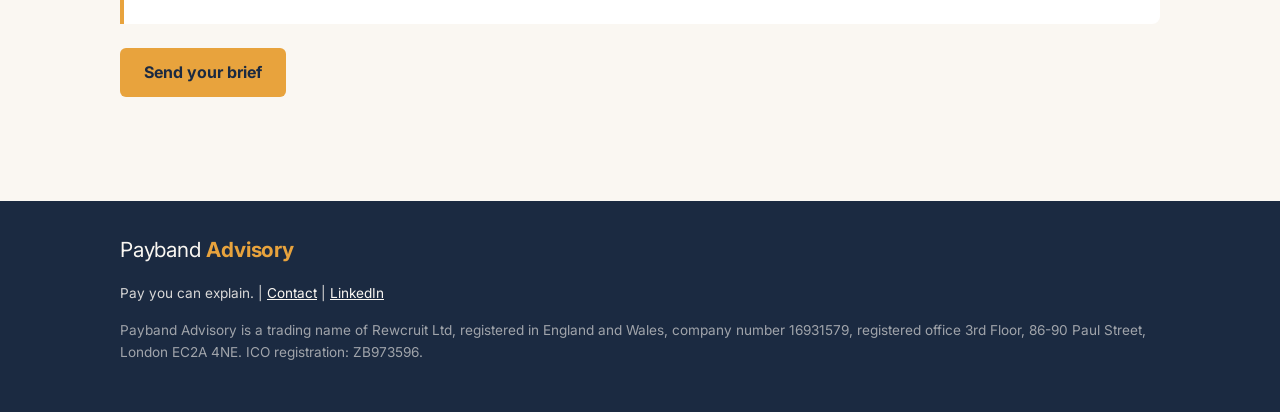
==== commit 67b2f707: "Fix services table, expand about page, fix insights link" ====
--- a/about.html
+++ b/about.html
@@ -81,9 +81,37 @@
     </section>
 
     <section class="section">
+      <h2>Experience and track record</h2>
+      <p>Ten years working with people data, seven inside reward. I have sat on both sides of the table: the consultant sending the report, and the person who has to make it work on a payroll budget.</p>
+
+      <h3>What I have done</h3>
+      <ul>
+        <li>Designed and led a multi-country pay transparency programme for a global law firm across 45+ offices, covering job architecture, pay banding, gap analysis and bonus modelling.</li>
+        <li>Benchmarked pay at two Big Four reward practices, running salary surveys across UK and EU geographies.</li>
+        <li>Ran reward in-house at a FTSE 250 manufacturer, owning the annual pay review cycle, bonus modelling and benefits benchmarking.</li>
+        <li>Built and maintained pay band structures for organisations from 50 to 5,000 heads, across professional services, manufacturing and tech.</li>
+        <li>Supported reward leads on parental leave, inter-hire gaps and interim cover, embedded inside the team for fixed periods.</li>
+      </ul>
+
+      <h3>What I will and won't do</h3>
+      <p>Payband Advisory does pay: benchmarking, bands, transparency readiness, reward strategy. Three things I will signpost elsewhere:</p>
+      <ul>
+        <li>Payroll operation, payroll system implementation, payroll vendor selection.</li>
+        <li>Legal advice on employment contracts, TUPE, equal pay claims or tribunal work.</li>
+        <li>Board pack rewrites, executive coaching, or anything that needs a soundbite rather than evidence.</li>
+      </ul>
+    </section>
+
+    <section class="section">
       <h2>How I work</h2>
-      <p>Fixed fees, agreed before work starts. Sources footnoted on every number. Plain English throughout.</p>
+      <p>Fixed fees, agreed before work starts. Sources footnoted on every number. Plain English throughout. No juniors, no offshoring, no 60-page reports.</p>
       <p>One rule sits over everything that leaves this desk: if a busy HR director cannot act on it in 60 seconds, it gets rewritten.</p>
+    </section>
+
+    <section class="section">
+      <h2>Where the work happens</h2>
+      <p>Manchester based, UK wide for benchmarking, across the EU for pay transparency readiness. Remote by default. On site in the North West when the work needs it: a kick-off, a board presentation, a boardroom negotiation on bands.</p>
+      <p>Everything is done by email. You send a brief, I send a fixed quote and a start date, you receive a deliverable. No calls required unless you ask for one, and pricing does not move regardless of how many conversations happen along the way.</p>
     </section>
 
     <section class="section">
